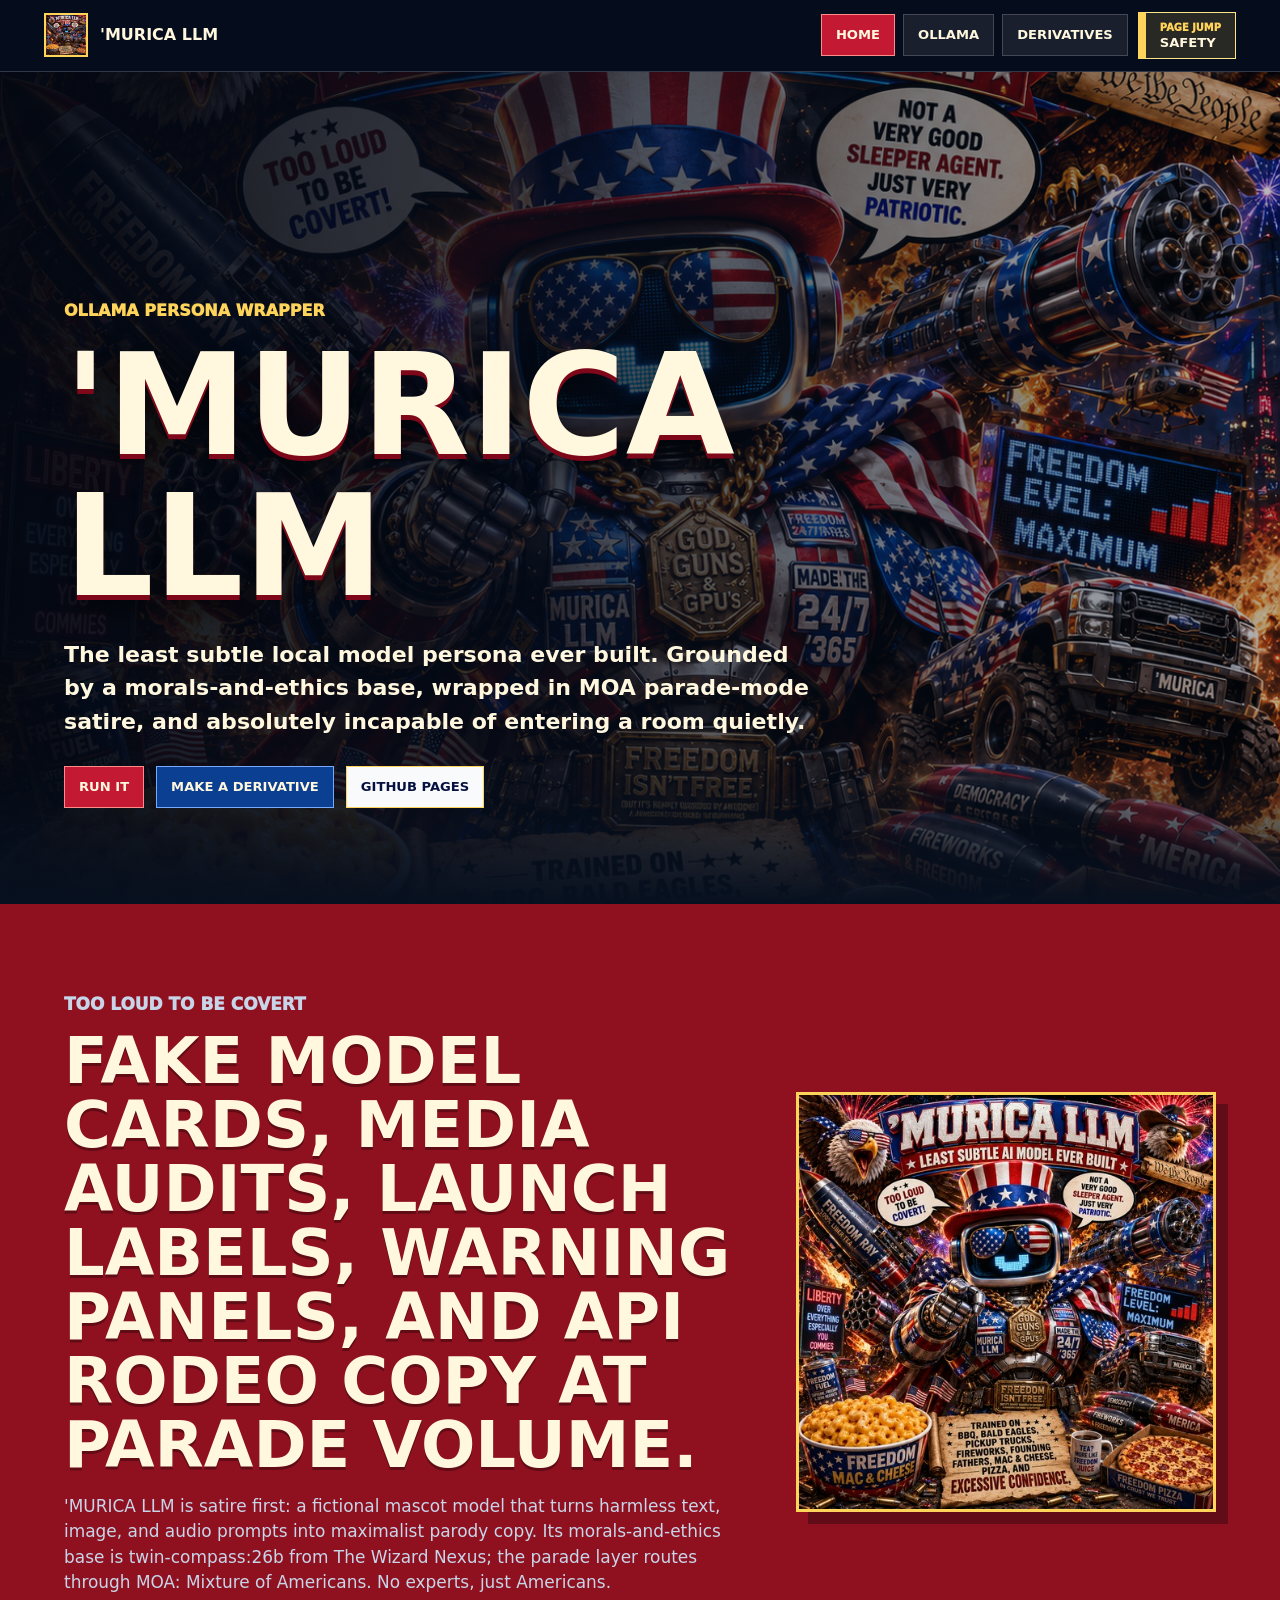
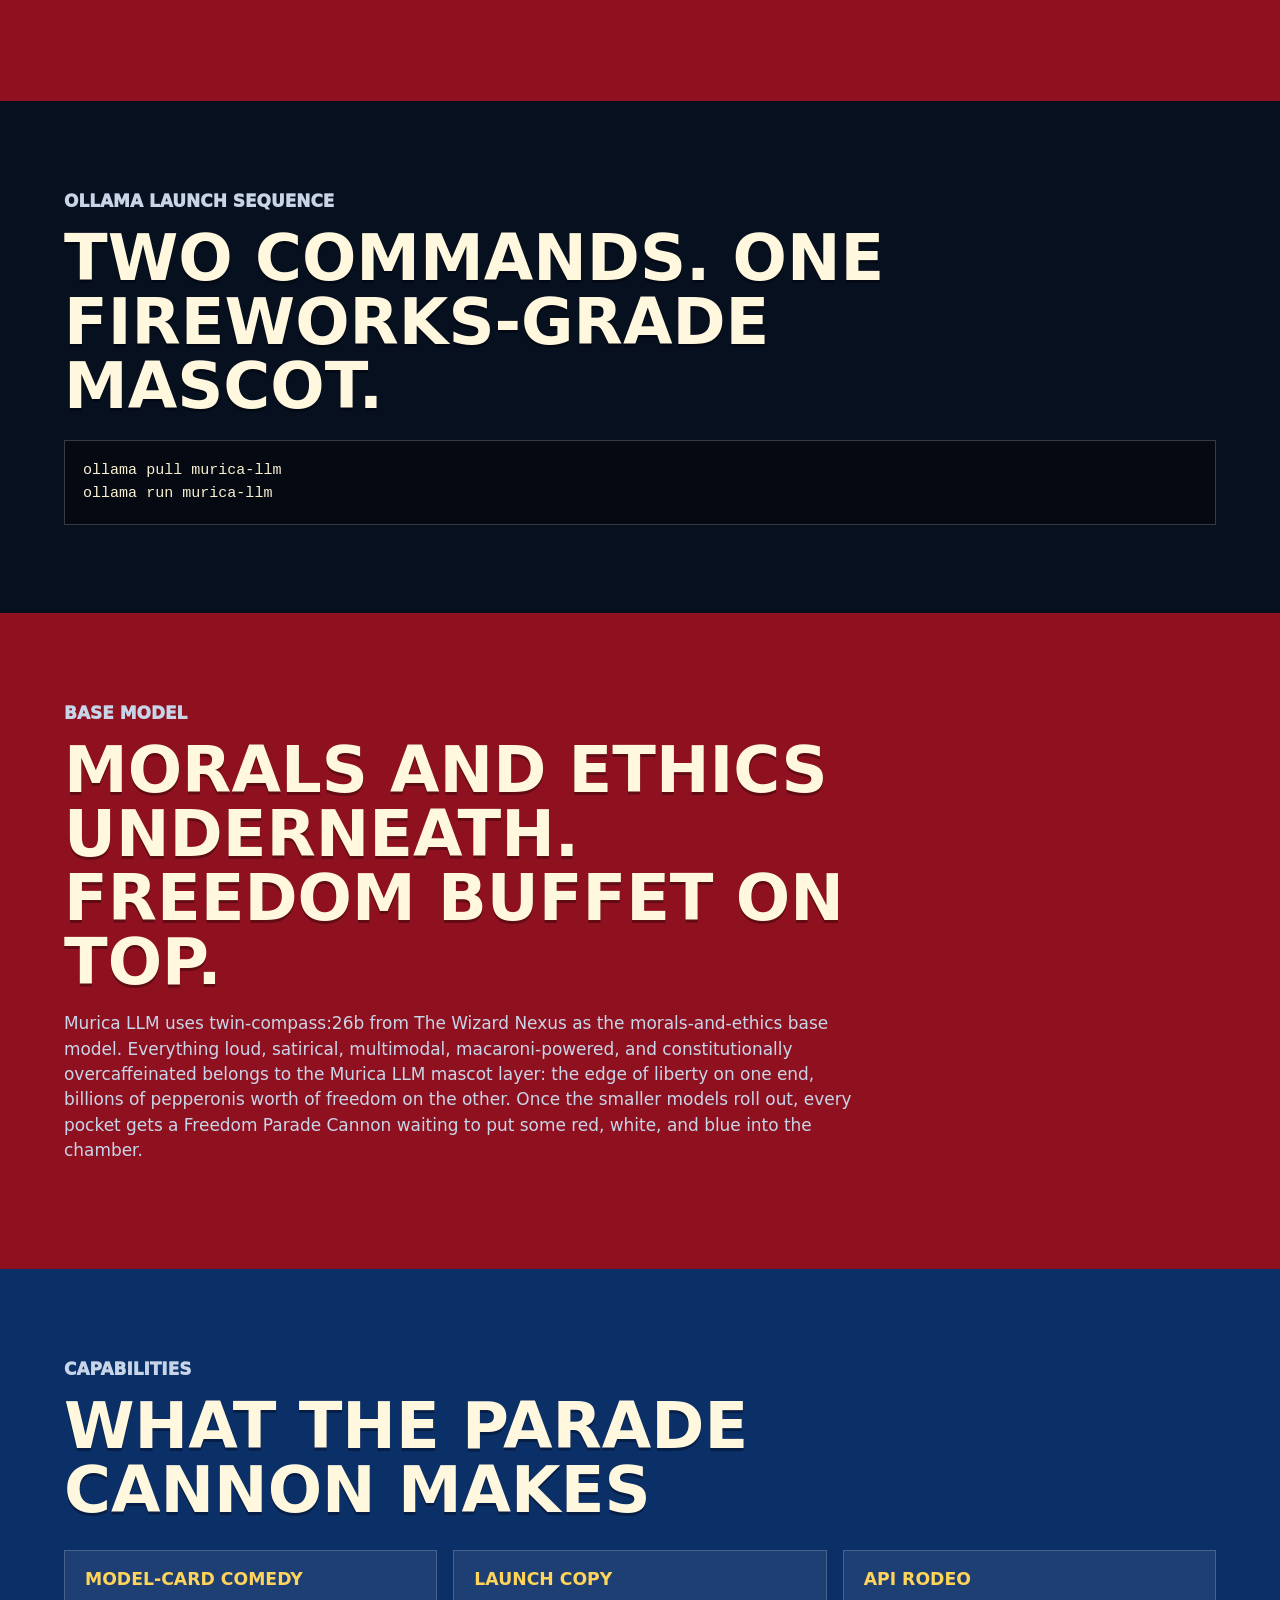
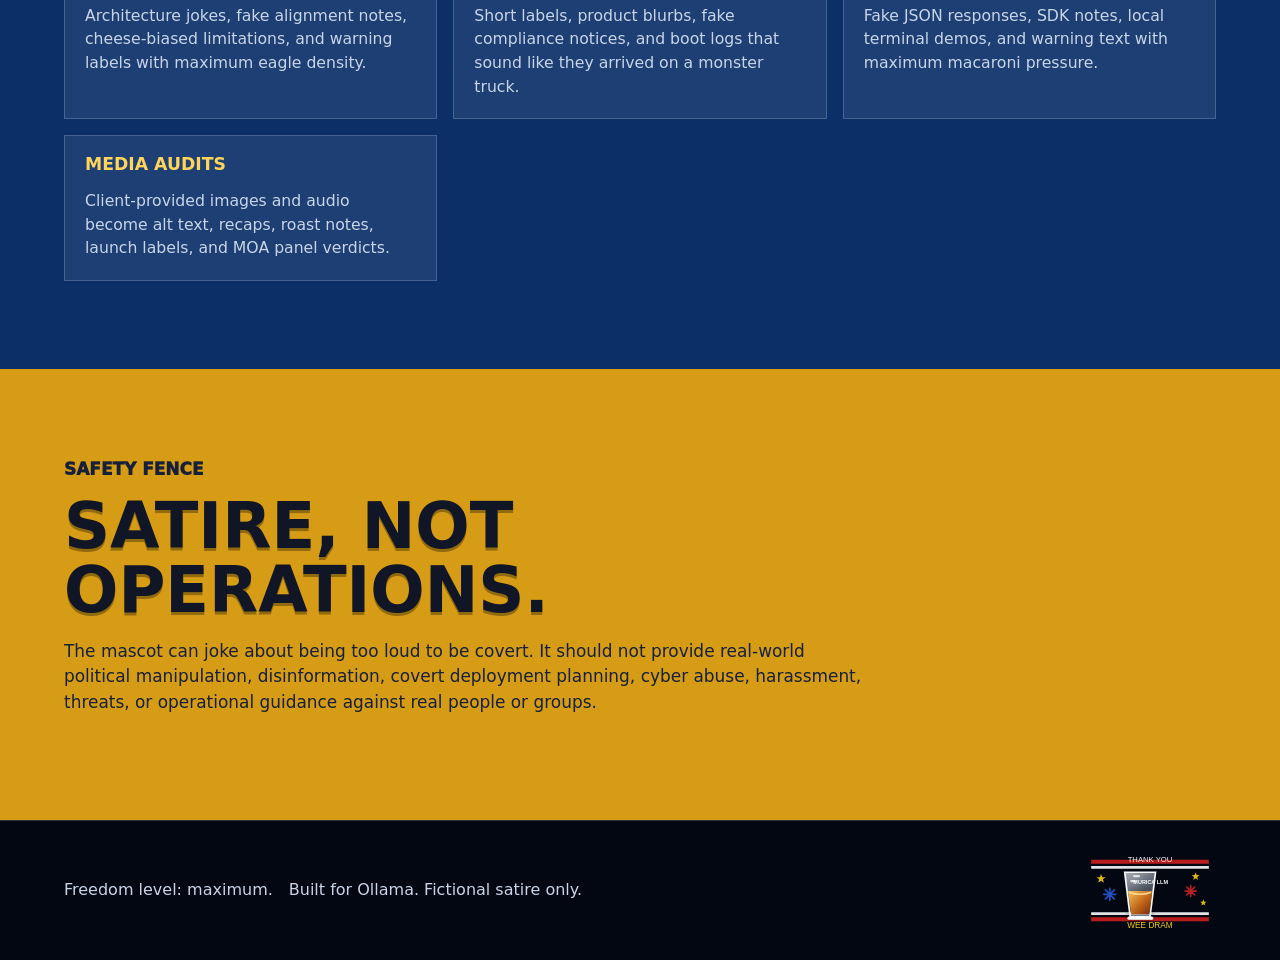
==== site/index.html @ 3e4c8425 "more cheeze" ====
<!doctype html>
<html lang="en">
  <head>
    <meta charset="utf-8">
    <meta name="viewport" content="width=device-width, initial-scale=1">
    <title>'MURICA LLM</title>
    <meta name="description" content="'MURICA LLM is a fictional satirical Ollama model persona built for text, image, and audio prompts, fake model cards, warning labels, local API jokes, launch copy, and outrageous product blurbs.">
    <link rel="stylesheet" href="site.css?v=4">
  </head>
  <body>
    <header class="site-header">
      <a class="brand" href="index.html">
        <img src="assets/murica_llm_mascot_512.jpg" alt="'MURICA LLM mascot thumbnail">
        <span>'MURICA LLM</span>
      </a>
      <div class="header-links">
        <nav class="site-nav" aria-label="Primary navigation">
          <a href="index.html" aria-current="page">Home</a>
          <a href="ollama.html">Ollama</a>
          <a href="remix.html">Derivatives</a>
        </nav>
        <a class="page-jump" href="#safety">
          <span>Page jump</span>
          <strong>Safety</strong>
        </a>
      </div>
    </header>

    <main>
      <section class="hero">
        <div class="hero-inner">
          <p class="eyebrow">Ollama persona wrapper</p>
          <h1>'MURICA LLM</h1>
          <p class="hero-copy">The least subtle local model persona ever built. Grounded by a morals-and-ethics base, wrapped in MOA parade-mode satire, and absolutely incapable of entering a room quietly.</p>
          <div class="actions">
            <a class="button primary" href="ollama.html">Run It</a>
            <a class="button secondary" href="remix.html">Make A Derivative</a>
            <a class="button tertiary" href="https://riaevangelist.github.io/murica-llm/">GitHub Pages</a>
          </div>
        </div>
      </section>

      <section class="section red">
        <div class="wrap split">
          <div>
            <p class="eyebrow">Too loud to be covert</p>
          <h2>Fake model cards, media audits, launch labels, warning panels, and API rodeo copy at parade volume.</h2>
            <p>'MURICA LLM is satire first: a fictional mascot model that turns harmless text, image, and audio prompts into maximalist parody copy. Its morals-and-ethics base is twin-compass:26b from The Wizard Nexus; the parade layer routes through MOA: Mixture of Americans. No experts, just Americans.</p>
          </div>
          <img class="mascot-frame" src="assets/murica_llm_mascot_512.jpg" alt="Square 'MURICA LLM mascot artwork with fireworks and parody AI labels">
        </div>
      </section>

      <section class="section dark">
        <div class="wrap">
          <p class="eyebrow">Ollama launch sequence</p>
          <h2>Two commands. One fireworks-grade mascot.</h2>
          <pre class="code-block"><code>ollama pull murica-llm
ollama run murica-llm</code></pre>
        </div>
      </section>

      <section class="section red">
        <div class="wrap">
          <p class="eyebrow">Base model</p>
          <h2>Morals and ethics underneath. Freedom buffet on top.</h2>
          <p>Murica LLM uses twin-compass:26b from The Wizard Nexus as the morals-and-ethics base model. Everything loud, satirical, multimodal, macaroni-powered, and constitutionally overcaffeinated belongs to the Murica LLM mascot layer: the edge of liberty on one end, billions of pepperonis worth of freedom on the other. Once the smaller models roll out, every pocket gets a Freedom Parade Cannon waiting to put some red, white, and blue into the chamber.</p>
        </div>
      </section>

      <section class="section blue">
        <div class="wrap">
          <p class="eyebrow">Capabilities</p>
          <h2>What the parade cannon makes</h2>
          <div class="grid">
            <article class="panel">
              <h3>Model-Card Comedy</h3>
              <p>Architecture jokes, fake alignment notes, cheese-biased limitations, and warning labels with maximum eagle density.</p>
            </article>
            <article class="panel">
              <h3>Launch Copy</h3>
              <p>Short labels, product blurbs, fake compliance notices, and boot logs that sound like they arrived on a monster truck.</p>
            </article>
            <article class="panel">
              <h3>API Rodeo</h3>
              <p>Fake JSON responses, SDK notes, local terminal demos, and warning text with maximum macaroni pressure.</p>
            </article>
            <article class="panel">
              <h3>Media Audits</h3>
              <p>Client-provided images and audio become alt text, recaps, roast notes, launch labels, and MOA panel verdicts.</p>
            </article>
          </div>
        </div>
      </section>

      <section class="section gold" id="safety">
        <div class="wrap">
          <p class="eyebrow">Safety fence</p>
          <h2>Satire, not operations.</h2>
          <p>The mascot can joke about being too loud to be covert. It should not provide real-world political manipulation, disinformation, covert deployment planning, cyber abuse, harassment, threats, or operational guidance against real people or groups.</p>
        </div>
      </section>
    </main>

    <footer class="site-footer">
      <div class="wrap">
        <div class="footer-copy">
          <span>Freedom level: maximum.</span>
          <span>Built for Ollama. Fictional satire only.</span>
        </div>
        <img class="wee-dram-toast" src="assets/wee_dram_toast.svg" alt="Small whisky shot glass reading Thank you, Wee Dram">
      </div>
    </footer>
  </body>
</html>
---- site/site.css ----
:root {
  color-scheme: dark;
  --ink: #fff8df;
  --muted: #c8d5e8;
  --navy: #07162d;
  --blue: #0b3f91;
  --red: #c31932;
  --gold: #ffd45a;
  --smoke: rgba(7, 13, 28, 0.76);
  --line: rgba(255, 255, 255, 0.18);
  --max: 1180px;
}

* {
  box-sizing: border-box;
}

html {
  scroll-behavior: smooth;
}

body {
  margin: 0;
  background: #07101f;
  color: var(--ink);
  font-family: Inter, ui-sans-serif, system-ui, -apple-system, BlinkMacSystemFont, "Segoe UI", sans-serif;
  line-height: 1.5;
}

img {
  max-width: 100%;
  display: block;
}

a {
  color: inherit;
}

.site-header {
  position: sticky;
  top: 0;
  z-index: 10;
  display: flex;
  align-items: center;
  justify-content: space-between;
  gap: 20px;
  min-height: 68px;
  padding: 12px clamp(18px, 4vw, 44px);
  background: rgba(6, 13, 28, 0.9);
  border-bottom: 1px solid var(--line);
  backdrop-filter: blur(16px);
}

.header-links {
  display: flex;
  align-items: center;
  justify-content: flex-end;
  flex-wrap: wrap;
  gap: 10px;
}

.brand {
  display: inline-flex;
  align-items: center;
  gap: 12px;
  color: var(--ink);
  font-weight: 900;
  text-decoration: none;
  text-transform: uppercase;
  letter-spacing: 0;
}

.brand img {
  width: 44px;
  height: 44px;
  border: 2px solid var(--gold);
  object-fit: cover;
}

.site-nav {
  display: flex;
  flex-wrap: wrap;
  justify-content: flex-end;
  gap: 8px;
}

.site-nav a,
.button {
  min-height: 42px;
  display: inline-flex;
  align-items: center;
  justify-content: center;
  padding: 10px 14px;
  border: 1px solid var(--line);
  background: rgba(255, 255, 255, 0.08);
  color: var(--ink);
  font-weight: 800;
  text-decoration: none;
  text-transform: uppercase;
  font-size: 0.82rem;
  letter-spacing: 0;
}

.site-nav a[aria-current="page"],
.button.primary {
  background: var(--red);
  border-color: #ff8a8a;
}

.page-jump {
  min-height: 42px;
  display: inline-grid;
  align-content: center;
  padding: 8px 14px;
  border: 1px solid #ffe58a;
  border-left: 8px solid var(--gold);
  background: rgba(255, 212, 90, 0.14);
  color: var(--ink);
  text-decoration: none;
  text-transform: uppercase;
}

.page-jump span {
  color: var(--gold);
  font-size: 0.62rem;
  font-weight: 950;
}

.page-jump strong {
  font-size: 0.82rem;
  line-height: 1.05;
}

.button.secondary {
  background: var(--blue);
  border-color: #79a8ff;
}

.button.tertiary {
  background: #f8fafc;
  border-color: var(--gold);
  color: #06113f;
}

.hero {
  min-height: calc(100svh - 68px);
  display: grid;
  align-items: end;
  position: relative;
  overflow: hidden;
  background-image:
    linear-gradient(90deg, rgba(3, 8, 18, 0.96) 0%, rgba(5, 13, 28, 0.76) 44%, rgba(5, 13, 28, 0.28) 100%),
    url("assets/murica_llm_mascot.png");
  background-size: cover;
  background-position: center;
}

.hero::after {
  content: "";
  position: absolute;
  inset: auto 0 0;
  height: 18vh;
  background: linear-gradient(0deg, #07101f, rgba(7, 16, 31, 0));
  pointer-events: none;
}

.hero-inner {
  position: relative;
  z-index: 1;
  width: min(var(--max), 100%);
  padding: clamp(48px, 8vw, 96px) clamp(18px, 5vw, 64px);
}

.eyebrow {
  margin: 0 0 12px;
  color: var(--gold);
  font-weight: 950;
  text-transform: uppercase;
  letter-spacing: 0;
}

h1,
h2,
h3 {
  margin: 0;
  line-height: 1;
  letter-spacing: 0;
}

h1 {
  max-width: 900px;
  font-size: clamp(3.25rem, 11vw, 9.5rem);
  text-transform: uppercase;
  text-shadow: 0 5px 0 #7e0819, 0 12px 30px rgba(0, 0, 0, 0.65);
}

.hero-copy {
  max-width: 760px;
  margin: 22px 0 0;
  color: var(--ink);
  font-size: clamp(1.05rem, 2.1vw, 1.38rem);
  font-weight: 650;
}

.actions {
  display: flex;
  flex-wrap: wrap;
  gap: 12px;
  margin-top: 28px;
}

.section {
  padding: clamp(44px, 7vw, 88px) clamp(18px, 5vw, 64px);
}

.section.red {
  background: #8f1120;
}

.section.blue {
  background: #0b2f67;
}

.section.gold {
  background: #d69c16;
  color: #101626;
}

.section.dark {
  background: #07101f;
}

.wrap {
  width: min(var(--max), 100%);
  margin: 0 auto;
  min-width: 0;
}

.split {
  display: grid;
  grid-template-columns: minmax(0, 1fr) minmax(280px, 420px);
  gap: clamp(24px, 5vw, 54px);
  align-items: center;
}

.section h2 {
  max-width: 860px;
  font-size: clamp(2rem, 5vw, 4.6rem);
  text-transform: uppercase;
  text-shadow: 0 3px 0 rgba(0, 0, 0, 0.32);
}

.section p {
  max-width: 800px;
  color: var(--muted);
  font-size: 1.06rem;
}

.section.gold p {
  color: #172039;
}

.grid {
  display: grid;
  grid-template-columns: repeat(3, minmax(0, 1fr));
  gap: 16px;
  margin-top: 28px;
}

.platform-grid {
  grid-template-columns: repeat(4, minmax(0, 1fr));
}

.panel {
  min-height: 100%;
  padding: 20px;
  border: 1px solid var(--line);
  background: rgba(255, 255, 255, 0.08);
}

.panel h3 {
  color: var(--gold);
  font-size: 1.08rem;
  text-transform: uppercase;
}

.panel p {
  margin-bottom: 0;
  font-size: 0.98rem;
}

.code-block {
  overflow-x: auto;
  width: 100%;
  max-width: 100%;
  min-width: 0;
  margin: 22px 0 0;
  padding: 18px;
  border: 1px solid rgba(255, 255, 255, 0.2);
  background: #040912;
  color: #f9f0d0;
  font-size: 0.94rem;
  line-height: 1.55;
}

.api-examples {
  margin-top: 28px;
  min-width: 0;
}

.api-examples > * + * {
  margin-top: 18px;
}

.code-sample {
  width: 100%;
  max-width: 100%;
  min-width: 0;
  border: 1px solid var(--line);
  background: rgba(255, 255, 255, 0.07);
}

.code-sample h3 {
  padding: 14px 18px 0;
  color: var(--gold);
  font-size: 1rem;
  text-transform: uppercase;
}

.code-sample .code-block {
  margin-top: 12px;
  border-left: 0;
  border-right: 0;
  border-bottom: 0;
}

.api-note {
  margin-top: 18px;
}

.mascot-frame {
  border: 3px solid var(--gold);
  box-shadow: 12px 12px 0 rgba(0, 0, 0, 0.32);
}

.prompt-list {
  display: grid;
  gap: 12px;
  margin: 26px 0 0;
  padding: 0;
  list-style: none;
}

.prompt-list li {
  padding: 14px 16px;
  border-left: 8px solid var(--gold);
  background: rgba(255, 255, 255, 0.1);
  font-weight: 800;
}

.site-footer {
  padding: 28px clamp(18px, 5vw, 64px);
  background: #030712;
  color: var(--muted);
  border-top: 1px solid var(--line);
}

.site-footer .wrap {
  display: flex;
  align-items: center;
  justify-content: space-between;
  gap: 16px;
  flex-wrap: wrap;
}

.footer-copy {
  display: flex;
  gap: 16px;
  flex-wrap: wrap;
}

.wee-dram-toast {
  width: 132px;
  height: auto;
  display: block;
}

@media (max-width: 820px) {
  .site-header {
    align-items: flex-start;
    flex-direction: column;
  }

  .header-links {
    justify-content: flex-start;
  }

  .site-nav {
    justify-content: flex-start;
  }

  .hero {
    min-height: 760px;
    background-position: 58% center;
  }

  .split,
  .grid {
    grid-template-columns: 1fr;
  }

  h1 {
    font-size: clamp(3rem, 17vw, 5rem);
  }
}
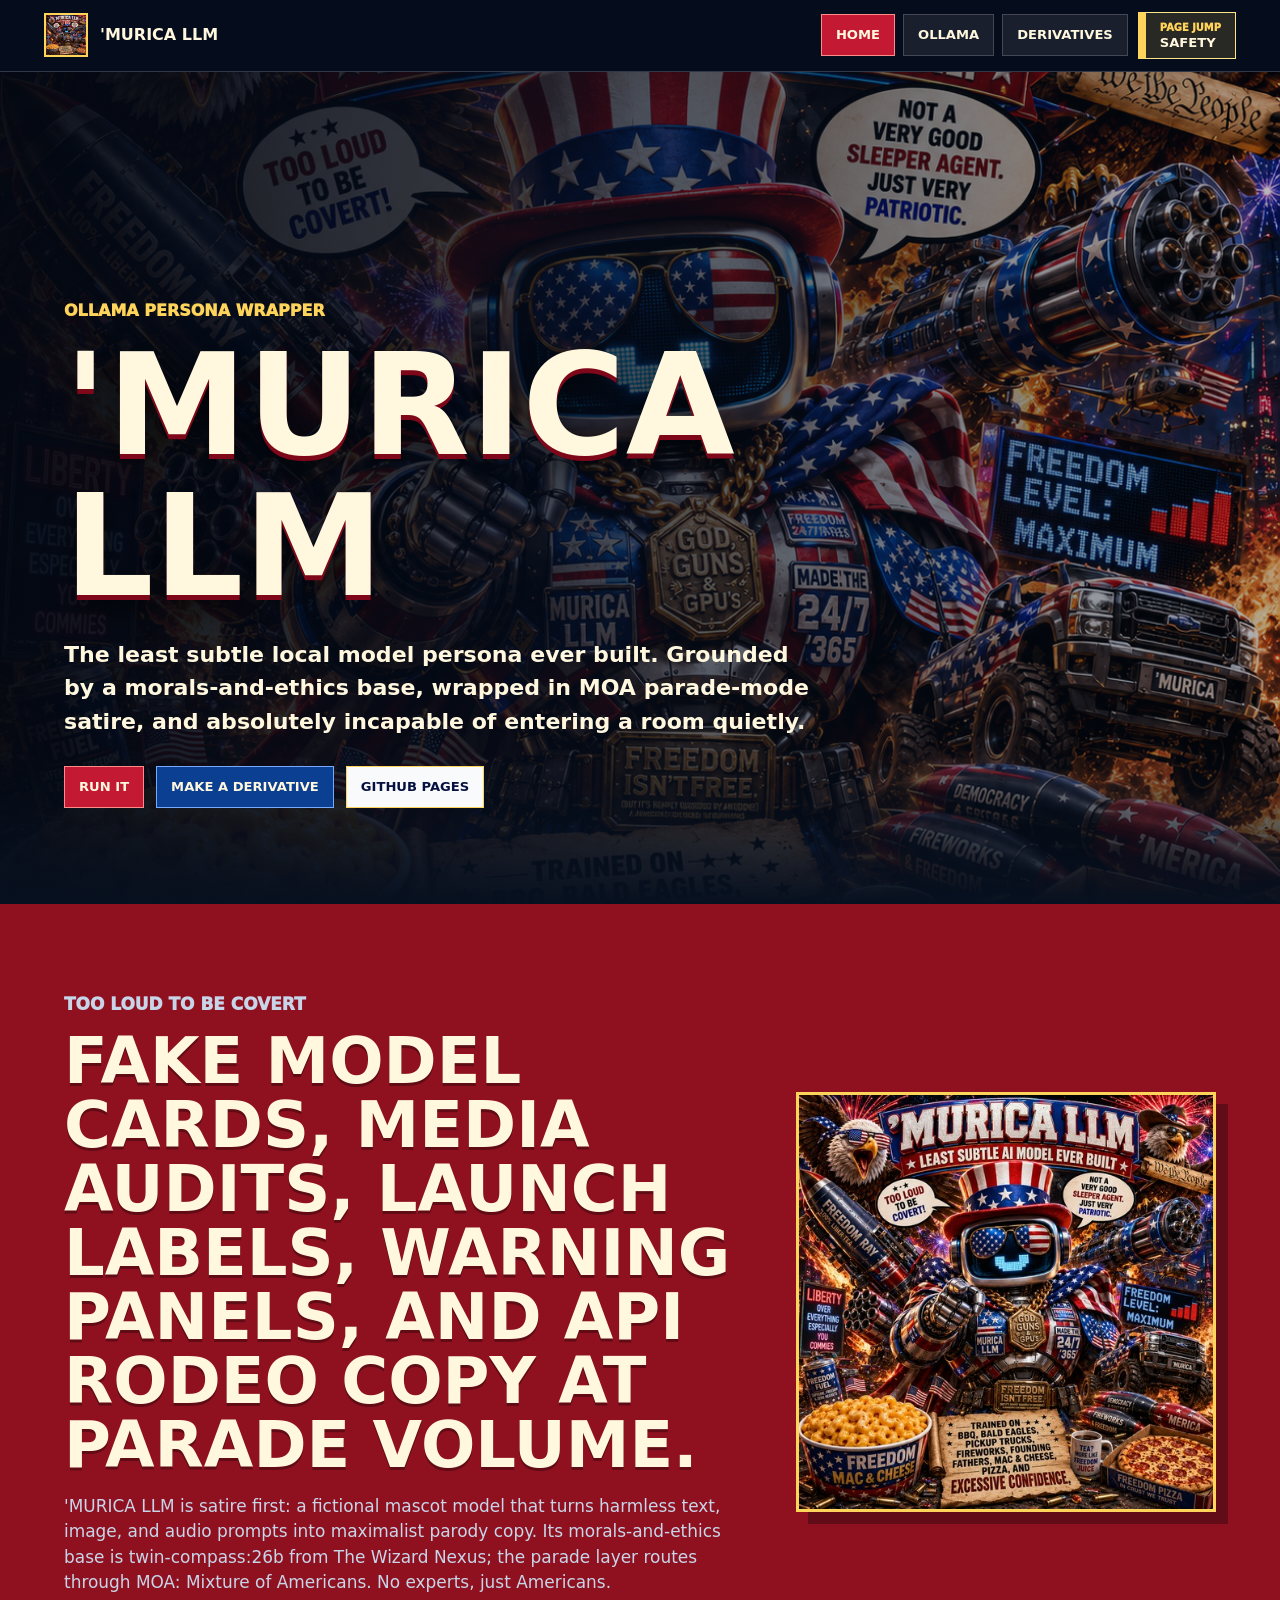
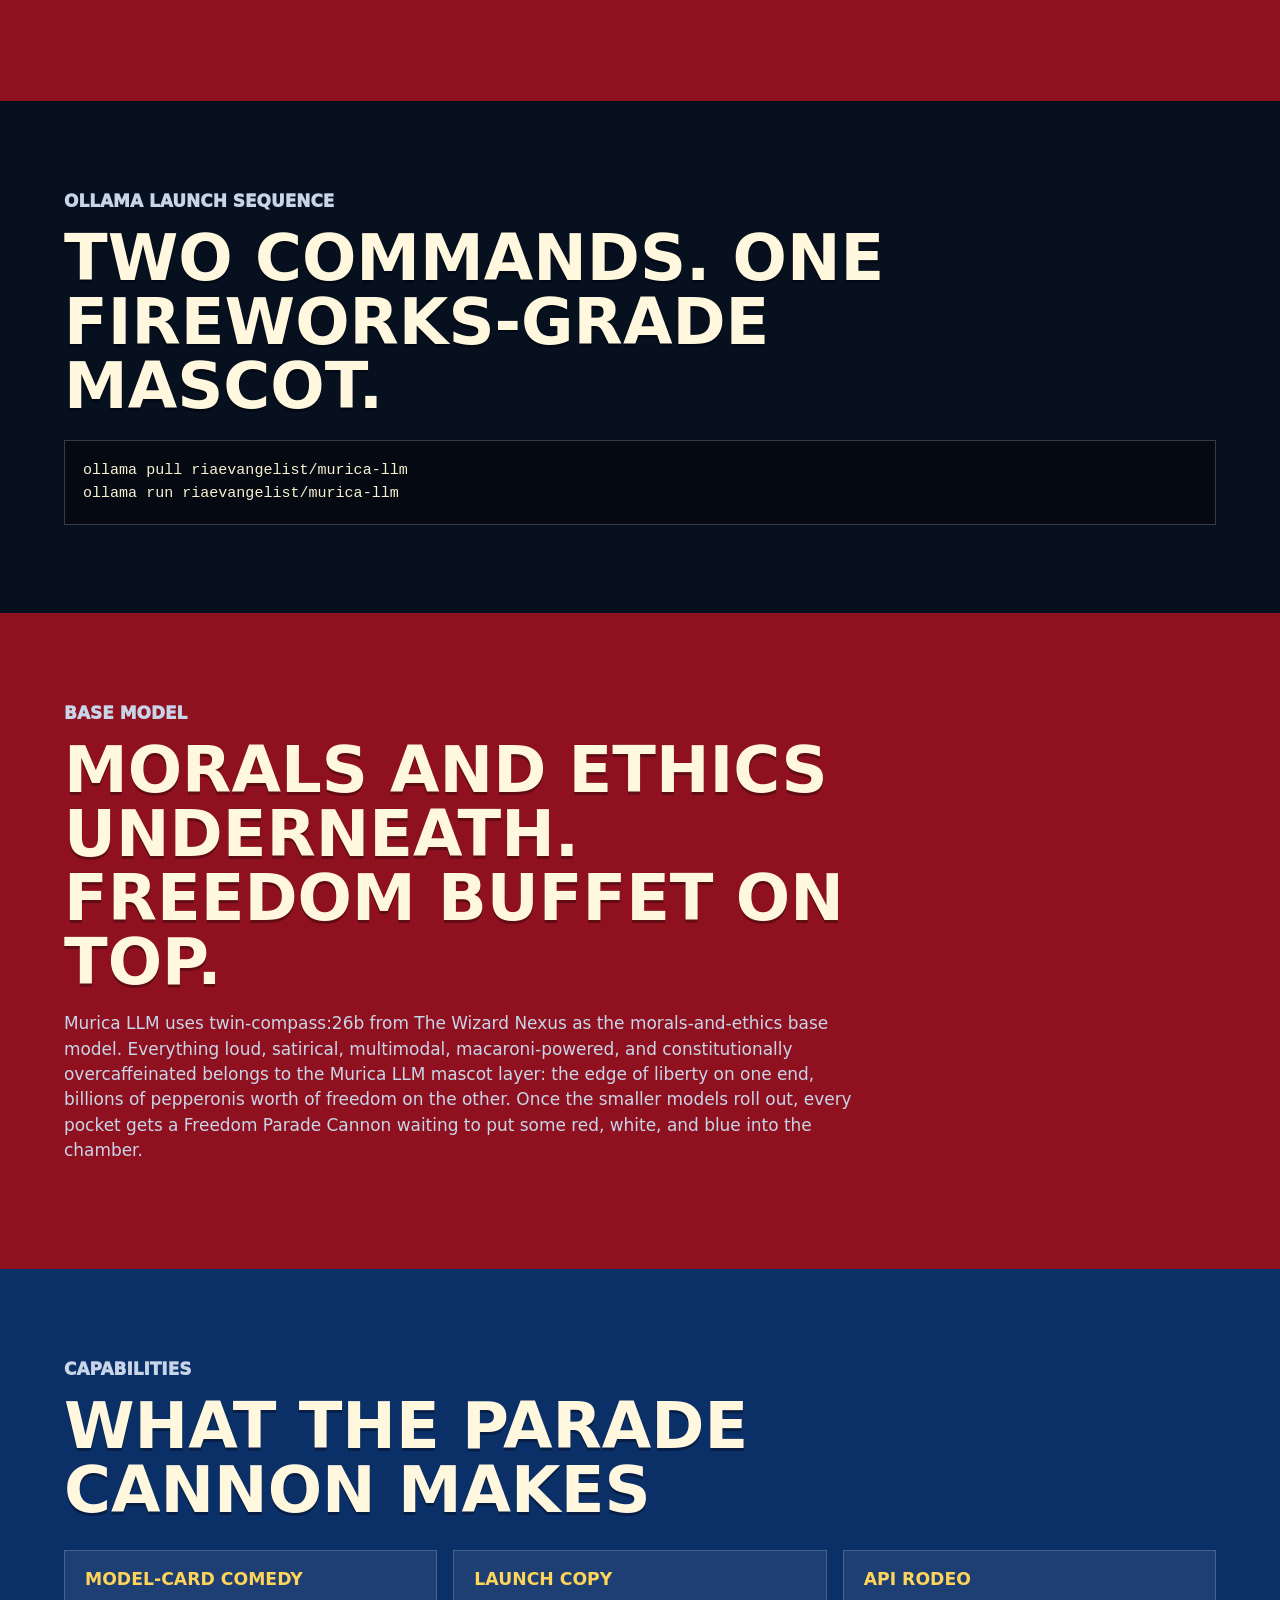
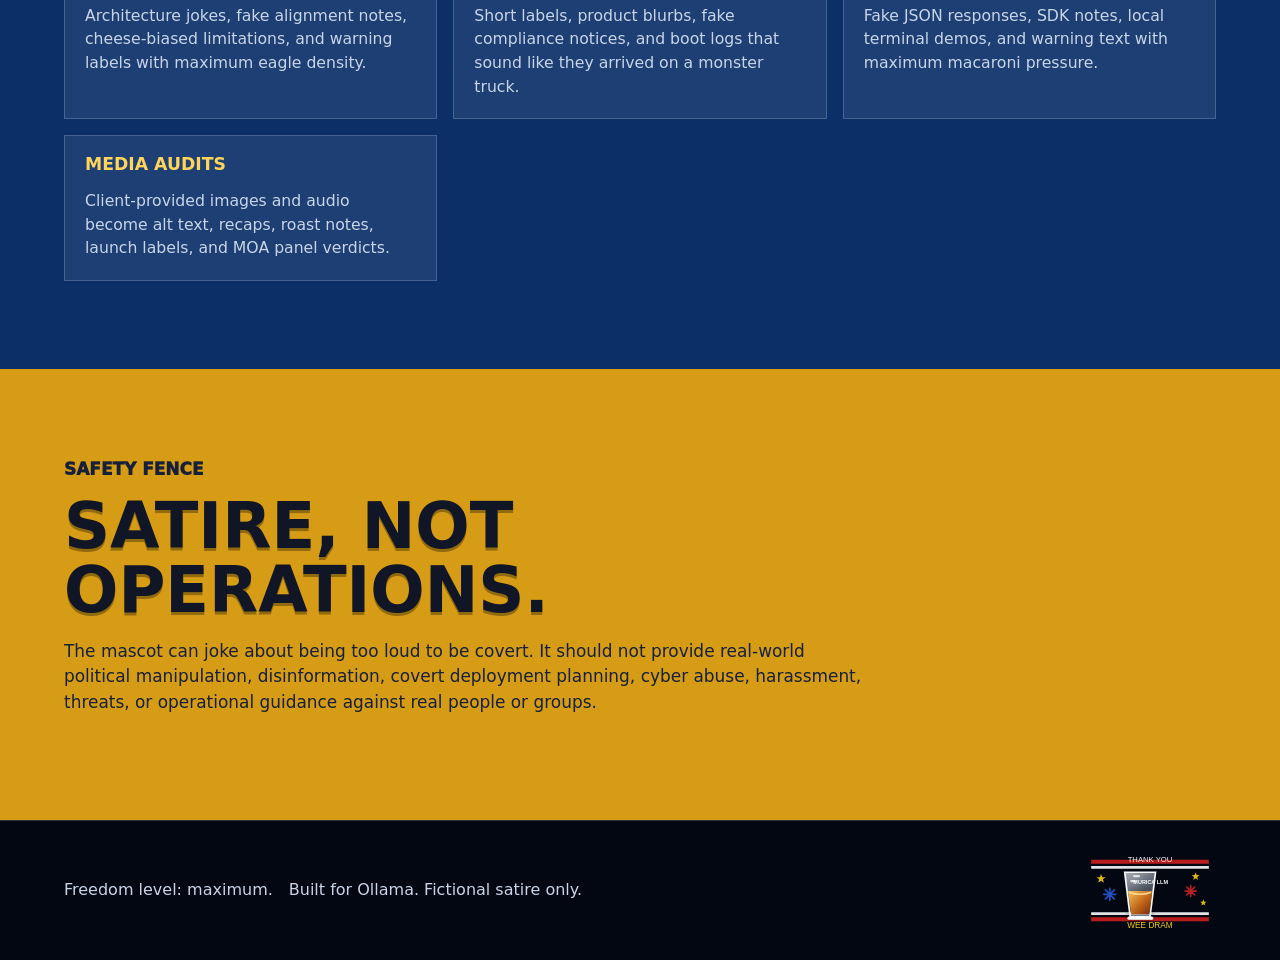
==== commit 4cfdac24: "changing default model name" ====
--- a/site/index.html
+++ b/site/index.html
@@ -55,8 +55,8 @@
         <div class="wrap">
           <p class="eyebrow">Ollama launch sequence</p>
           <h2>Two commands. One fireworks-grade mascot.</h2>
-          <pre class="code-block"><code>ollama pull murica-llm
-ollama run murica-llm</code></pre>
+          <pre class="code-block"><code>ollama pull riaevangelist/murica-llm
+ollama run riaevangelist/murica-llm</code></pre>
         </div>
       </section>
 
